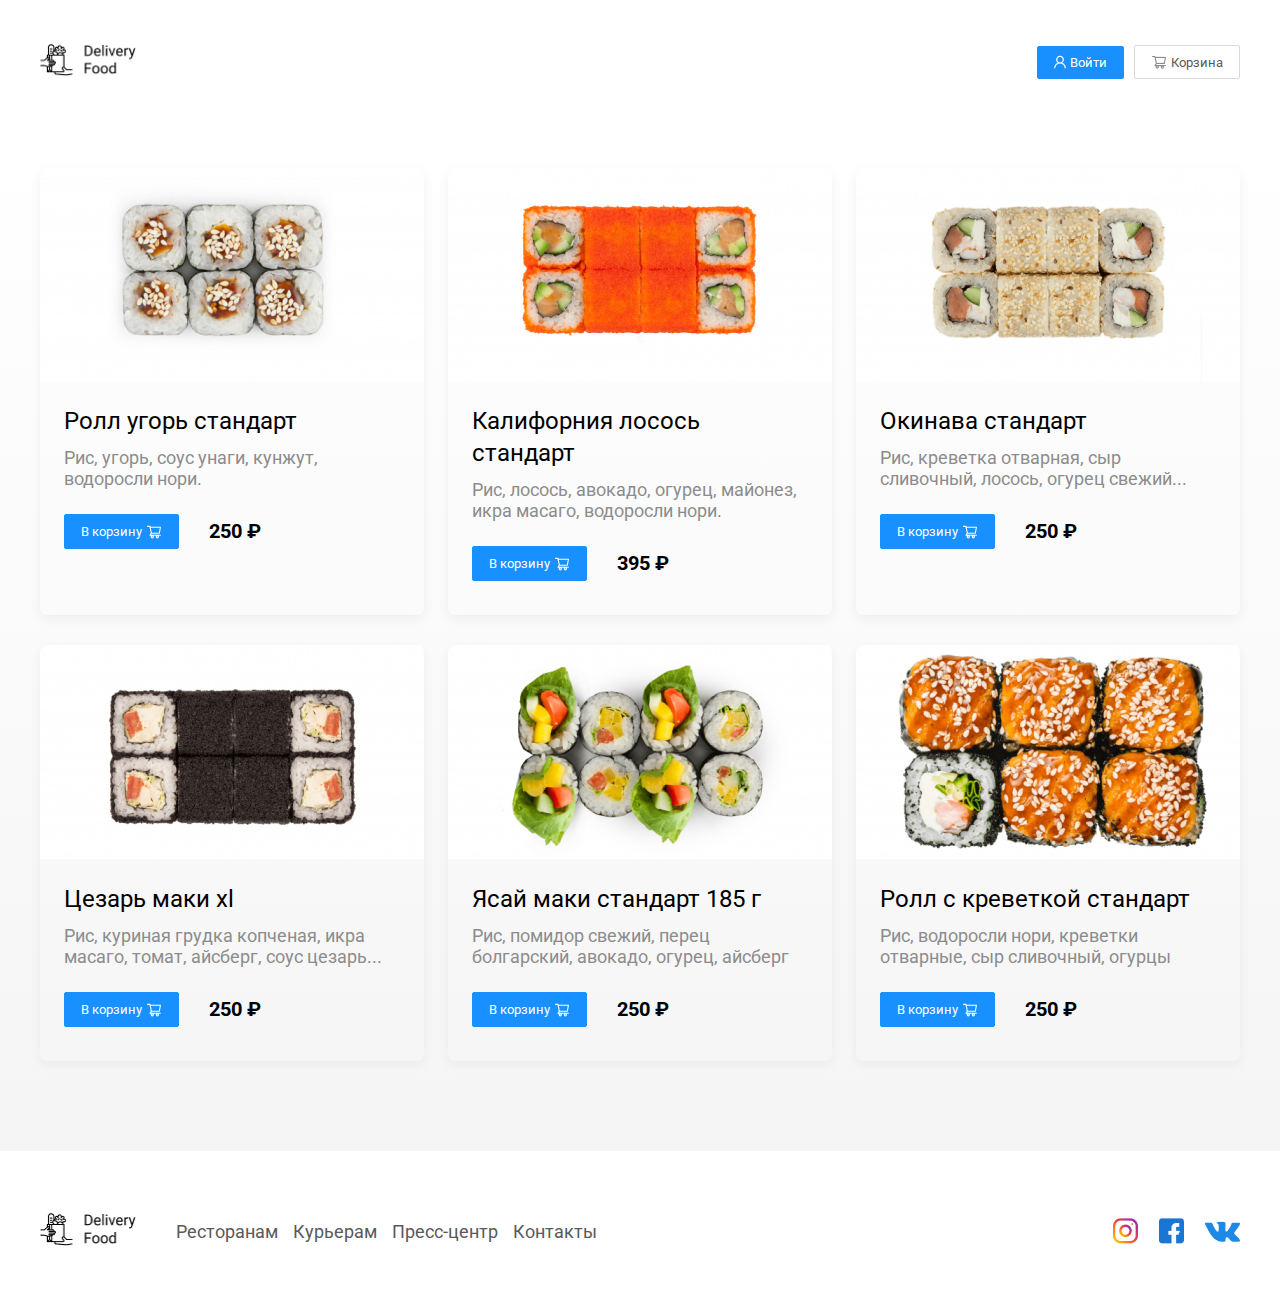
==== goods.html @ a7e0ac80 "created modal window" ====
<!DOCTYPE html>
<html lang="en">

<head>
  <meta charset="UTF-8">
  <meta name="viewport" content="width=device-width, initial-scale=1.0">
  <link rel="preconnect" href="https://fonts.googleapis.com">
  <link rel="preconnect" href="https://fonts.gstatic.com" crossorigin>
  <link href="https://fonts.googleapis.com/css2?family=Manrope:wght@400;500&family=Roboto:wght@400;700&display=swap"
    rel="stylesheet">
  <link rel="stylesheet" href="/style.css">
  <title>Document</title>
</head>

<body>
  <div class="page-wrapper">
    <header class="header">
      <div class="container">
        <div class="header-box">
          <a href="./index.html" class="header-logo logo">
            <img src="./img/logo.png" alt="logo">
          </a>
          <div class="header-controls">
            <button class="btn btn-primary">
              <img src="./img/icons/user.png" alt="user">
              Войти
            </button>
            <button class="btn btn-outline">
              <img src="./img/icons/shopping-cart.png" alt="cart">
              Корзина
            </button>
          </div>
        </div>
      </div>
    </header>

    <main class="main">
      <section class="products">
        <div class="container">
          <div class="product-wrapper">
            <div class="product-card">
              <div class="product-card__image">
                <img src="./img/goods/goods-1.jpg" alt="goods">
              </div>
              <div class="product-card__description">
                <div class="product-card__description-row">
                  <h5 class="product-card__description-name">Ролл угорь стандарт</h5>
                </div>
                <div class="product-card__description-row">
                  <p class="product-card__description-text">Рис, угорь, соус унаги, кунжут, водоросли нори.</p>
                </div>
                <div class="product-card__description-row">
                  <div class="product-card__description-controls description-controls">
                    <button class="btn btn-primary">
                      В корзину
                      <img src="./img/icons/shopping-cart-white.svg" alt="shopping-cart-white">
                    </button>
                    <span class="description-controls description-controls_price">250 ₽</span>
                  </div>
                </div>
              </div>
            </div>
            <div class="product-card">
              <div class="product-card__image">
                <img src="./img/goods/goods-2.jpg" alt="goods-2">
              </div>
              <div class="product-card__description">
                <div class="product-card__description-row">
                  <h5 class="product-card__description-name">Калифорния лосось стандарт</h5>
                </div>
                <div class="product-card__description-row">
                  <p class="product-card__description-text">Рис, лосось, авокадо, огурец, майонез, икра масаго,
                    водоросли нори.</p>
                </div>
                <div class="product-card__description-row">
                  <div class="product-card__description-controls description-controls">
                    <button class="btn btn-primary">
                      В корзину
                      <img src="./img/icons/shopping-cart-white.svg" alt="shopping-cart-white">
                    </button>
                    <span class="description-controls description-controls_price">395 ₽</span>
                  </div>
                </div>
              </div>
            </div>
            <div class="product-card">
              <div class="product-card__image">
                <img src="./img/goods/goods-3.jpg" alt="goods-3">
              </div>
              <div class="product-card__description">
                <div class="product-card__description-row">
                  <h5 class="product-card__description-name">Окинава стандарт</h5>
                </div>
                <div class="product-card__description-row">
                  <p class="product-card__description-text">Рис, креветка отварная, сыр сливочный, лосось, огурец
                    свежий...</p>
                </div>
                <div class="product-card__description-row">
                  <div class="product-card__description-controls description-controls">
                    <button class="btn btn-primary">
                      В корзину
                      <img src="./img/icons/shopping-cart-white.svg" alt="shopping-cart-white">
                    </button>
                    <span class="description-controls description-controls_price">250 ₽</span>
                  </div>
                </div>
              </div>
            </div>
            <div class="product-card">
              <div class="product-card__image">
                <img src="./img/goods/goods-4.jpg" alt="goods-4">
              </div>
              <div class="product-card__description">
                <div class="product-card__description-row">
                  <h5 class="product-card__description-name">Цезарь маки хl</h5>
                </div>
                <div class="product-card__description-row">
                  <p class="product-card__description-text">Рис, куриная грудка копченая, икра масаго, томат, айсберг,
                    соус цезарь...</p>
                </div>
                <div class="product-card__description-row">
                  <div class="product-card__description-controls description-controls">
                    <button class="btn btn-primary">
                      В корзину
                      <img src="./img/icons/shopping-cart-white.svg" alt="shopping-cart-white">
                    </button>
                    <span class="description-controls description-controls_price">250 ₽</span>
                  </div>
                </div>
              </div>
            </div>
            <div class="product-card">
              <div class="product-card__image">
                <img src="./img/goods/goods-5.jpg" alt="goods-5">
              </div>
              <div class="product-card__description">
                <div class="product-card__description-row">
                  <h5 class="product-card__description-name">Ясай маки стандарт 185 г</h5>
                </div>
                <div class="product-card__description-row">
                  <p class="product-card__description-text">Рис, помидор свежий, перец болгарский, авокадо, огурец,
                    айсберг</p>
                </div>
                <div class="product-card__description-row">
                  <div class="product-card__description-controls description-controls">
                    <button class="btn btn-primary">
                      В корзину
                      <img src="./img/icons/shopping-cart-white.svg" alt="shopping-cart-white">
                    </button>
                    <span class="description-controls description-controls_price">250 ₽</span>
                  </div>
                </div>
              </div>
            </div>
            <div class="product-card">
              <div class="product-card__image">
                <img src="./img/goods/goods-6.jpg" alt="goods-6">
              </div>
              <div class="product-card__description">
                <div class="product-card__description-row">
                  <h5 class="product-card__description-name">Ролл с креветкой стандарт</h5>
                </div>
                <div class="product-card__description-row">
                  <p class="product-card__description-text">Рис, водоросли нори, креветки отварные, сыр сливочный,
                    огурцы</p>
                </div>
                <div class="product-card__description-row">
                  <div class="product-card__description-controls description-controls">
                    <button class="btn btn-primary">
                      В корзину
                      <img src="./img/icons/shopping-cart-white.svg" alt="shopping-cart-white">
                    </button>
                    <span class="description-controls description-controls_price">250 ₽</span>
                  </div>
                </div>
              </div>
            </div>

          </div>
        </div>
      </section>
    </main>
    <div class="cart-model__overlay">
      <div class="cart-modal">
        <div class="cart-modal__header">
          <h2 class="cart-modal__title">Корзина</h2>
          <span class="cart-modal__close"><img src="./img/icons/close.svg" alt="close"></span>
        </div>
        <div class="cart-modal__body">
          <div class="cart-item">
            <p class="cart-item__title">
              Ролл угорь стандарт
            </p>
            <div class="cart-item__controls">
              <div class="cart-item__controls_price">250 ₽</div>
              <button class="btn btn-outline">
                -
              </button>
              <div class="cart-item__controls_count">1</div>
              <button class="btn btn-outline">
                +
              </button>
            </div>
          </div>
          <div class="cart-item">
            <p class="cart-item__title">
              Ролл угорь стандарт
            </p>
            <div class="cart-item__controls">
              <div class="cart-item__controls_price">250 ₽</div>
              <button class="btn btn-outline">
                -
              </button>
              <div class="cart-item__controls_count">1</div>
              <button class="btn btn-outline">
                +
              </button>
            </div>
          </div>
          <div class="cart-item">
            <p class="cart-item__title">
              Ролл угорь стандарт
            </p>
            <div class="cart-item__controls">
              <div class="cart-item__controls_price">250 ₽</div>
              <button class="btn btn-outline">
                -
              </button>
              <div class="cart-item__controls_count">1</div>
              <button class="btn btn-outline">
                +
              </button>
            </div>
          </div>
        </div>
        <div class="cart-modal__footer">
          <div class="cart-modal__price">
            1250 ₽
          </div>
          <div class="cart-modal__controls">
            <button class="btn btn-primary">
              Оформить заказ
            </button>
            <button class="btn btn-outline">
              отмена
            </button>
          </div>
        </div>
      </div>
    </div>
    <footer class="footer">
      <div class="container">
        <div class="footer-box">
          <a href="./index.html" class="header-logo logo">
            <img src="./img/logo.png" alt="logo">
          </a>
          <div class="footer-nav">
            <ul>
              <li>Ресторанам</li>
              <li>Курьерам</li>
              <li>Пресс-центр</li>
              <li>Контакты</li>
            </ul>
          </div>
          <div class="footer-social">
            <img src="./img/social/instagram.png" alt="Inst">
            <img src="./img/social/fb.png" alt="FB">
            <img src="./img/social/vk.png" alt="Vk">
          </div>
        </div>
      </div>
    </footer>
  </div>
</body>

</html>
---- style.css ----
* {
  box-sizing: border-box;
  font-family: Roboto;
  font-style: normal;
  line-height: normal;
  outline: none;
}

body {
  margin: 0;
  padding: 0;
}

main {
  flex-grow: 1;
  background: linear-gradient(
    180deg,
    rgba(245, 245, 245, 0) 1.04%,
    #f5f5f5 100%
  );
}

.page-wrapper {
  display: flex;
  flex-direction: column;
  min-height: 100vh;
}

.container {
  width: 100%;
  height: 100%;
  max-width: 1230px;
  margin: 0 auto;
  padding: 0 15px;
}

.btn {
  display: flex;
  padding: 8px 16px;
  align-items: center;
  gap: 4px;
  cursor: pointer;
}

.btn-primary {
  border-radius: 2px;
  background: #1890ff;
  border: 1px solid #1890ff;
  color: #fff;
}

.btn-outline {
  border-radius: 2px;
  border: 1px solid #d9d9d9;
  background: #fff;
  box-shadow: 0px 0px 2px 0px rgba(0, 0, 0, 0);
  color: #595959;
}

.logo {
  max-width: 100px;
}

.logo img {
  width: 100%;
}

.header {
  display: flex;
  align-items: center;
  min-height: 124px;
}

.header-box {
  height: 100%;
  display: flex;
  align-items: center;
  justify-content: space-between;
}

.header-controls {
  display: flex;
  align-items: center;
  justify-content: flex-end;
  gap: 10px;
}

.footer {
  display: flex;
  align-items: center;
  min-height: 156px;
  padding: 60px 0;
}

.footer-box {
  height: 100%;
  display: flex;
  align-items: center;
  justify-content: space-between;
  gap: 36px;
  flex-wrap: wrap;
}

.footer-nav {
  flex-grow: 1;
}

.footer-nav ul {
  display: flex;
  align-items: center;
  list-style: none;
  padding: 0;
  margin: 0;
  gap: 15px;
  flex-wrap: wrap;
}

.footer-nav ul li {
  color: #595959;
  font-size: 18px;
  font-weight: 400;
}

.footer-social {
  display: flex;
  align-items: center;
  justify-content: flex-end;
  gap: 20px;
}

.banner {
  margin-bottom: 56px;
}

.banner-item {
  background-image: url(./img/banners/banner.png);
  background-repeat: no-repeat;
  background-size: contain;
  background-position: center right;
  padding: 68px;
  border-radius: 10px;
  background-color: #fff1b8;
}

.banner-item__title {
  color: #302c34;
  font-size: 39px;
  font-weight: 700;
  max-width: 50%;
  margin-top: 0;
  margin-bottom: 15px;
}

.banner-item__subtitle {
  color: #302c34;
  font-size: 24px;
  font-weight: 400;
  max-width: 50%;
  margin: 0;
}

/* .products {
} */

.products-header {
  display: flex;
  align-items: center;
  justify-content: space-between;
  flex-wrap: wrap;
  gap: 24px;
}

.products-header__title {
  color: #000;
  font-size: 36px;
  font-weight: 700;
  margin: 0;
}

.products-header__search {
  min-width: 306px;
  height: 34px;
  flex-shrink: 0;
  border-radius: 2px;
  border: 1px solid #d9d9d9;
  background: #fff;
  padding: 5px 12px;
}

.products-header__search:focus {
  border: 1px solid #d9d9d9;
}

.products-header__search::placeholder {
  color: #bfbfbf;
  font-size: 16px;
  font-weight: 400;
  line-height: 24px;
}

.product-wrapper {
  margin-top: 44px;
  margin-bottom: 90px;
  display: flex;
  flex-wrap: wrap;
  row-gap: 30px;
  column-gap: 24px;
}

.product-card {
  width: calc((100% - 48px) / 3);
  border-radius: 7px;
  background: var(__gray__-gray-1, #fff);
  box-shadow: 0 4px 12px 0 rgba(0, 0, 0, 0.05);
  overflow: hidden;
  text-decoration: none;
}

.product-card__description {
  padding: 20px 24px 34px 24px;
}

.product-card__description-row {
  display: flex;
  align-items: center;
  justify-content: space-between;
}

.product-card__description-row:not(:last-child) {
  margin-bottom: 10px;
}

.product-card__description-info_raiting {
  color: #ffc107;
  font-weight: 700;
  font-size: 18px;
  line-height: 32px;
}

.product-card__description-info_price {
  font-weight: 400;
  font-size: 18px;
  line-height: 32px;
  color: #8c8c8c;
}

.product-card__description-info_group {
  font-weight: 400;
  font-size: 18px;
  line-height: 32px;
  color: #8c8c8c;
  position: relative;
}

.product-card__description-info_group::before {
  position: absolute;
  content: "";
  display: block;
  background-color: #8c8c8c;
  width: 5px;
  height: 5px;
  border-radius: 50%;
  left: -10px;
}

.product-card__title {
  color: #000000;
  font-weight: 700;
  font-size: 24px;
  line-height: 32px;
  margin: 0;
}

.product-card__badge {
  border-radius: 2px;
  padding: 1px 8px;
  background-color: #000000;
  width: 56px;
  height: 22px;
  font-weight: 400;
  font-size: 12px;
  line-height: 20px;
  color: #fff;
}

.product-card__description-info {
  display: flex;
  align-items: center;
  justify-content: flex-start;
  flex-wrap: wrap;
  row-gap: 25px;
  column-gap: 25px;
}

.product-card__image {
  width: 100%;
}

.product-card__image img {
  width: 100%;
}

.product-card__description-name {
  margin: 0;
  color: #000;
  font-size: 24px;
  font-weight: 400;
  line-height: 32px;
}

.product-card__description-text {
  margin: 0px 0px 15px 0px;
  color: #8c8c8c;
  font-size: 18px;
  font-weight: 400;
}

.product-card__description-controls {
  display: flex;
  align-items: center;
  justify-content: flex-start;
  flex-wrap: wrap;
  row-gap: 500px;
  column-gap: 30px;
}

.description-controls_price {
  font-size: 20px;
  font-weight: 700;
  line-height: 32px;
  color: #000;
}

.cart-model__overlay {
  display: none;
  justify-content: center;
  align-items: center;
  position: fixed;
  top: 0;
  right: 0;
  bottom: 0;
  left: 0;
  background: rgba(0, 0, 0, 0.4);
}

.cart-model__overlay.open {
  display: flex;
}

.cart-modal {
  width: 100%;
  max-width: 780px;
  padding: 40px 45px;
  background-color: #fff;
  border-radius: 5px;
}

.cart-modal__header {
  display: flex;
  align-items: center;
  justify-content: space-between;
  margin-bottom: 48px;
}

.cart-modal__title {
  color: #000;
  font-size: 36px;
  font-weight: 700;
  margin: 0;
}

.cart-modal__close {
  cursor: pointer;
}

.cart-modal__footer {
  display: flex;
  align-items: center;
  justify-content: space-between;
  flex-wrap: wrap;
  gap: 10px;
  margin-top: 50px;
}

.cart-modal__price {
  border-radius: 5px;
  background: #262626;
  color: #fafafa;
  font-size: 20px;
  font-weight: 700;
  padding: 15px 20px;
}

.cart-modal__controls {
  display: flex;
  align-items: center;
  gap: 10px;
}

.cart-item {
  display: flex;
  align-items: center;
  justify-content: space-between;
  flex-wrap: wrap;
  gap: 10px;
}

.cart-item:not(:last-child) {
  padding-bottom: 10px;
  margin-bottom: 10px;
  border-bottom: 1px solid #d9d9d9;
}

.cart-item__title {
  color: #000;
  font-size: 18px;
  font-weight: 400;
  line-height: 32px;
  margin: 0;
}

.cart-item__controls {
  display: flex;
  align-items: center;
}

.cart-item__controls_price {
  margin-right: 47px;
  color: #000;
  font-size: 20px;
  font-weight: 700;
  line-height: 32px;
}

.cart-item__controls button {
  border: 1px solid #40a9ff;
  color: #40a9ff;
  border-radius: 2px;
  padding: 5px 16px;
}

.cart-item__controls_count {
  margin: 0 15px;
}

@media (max-width: 991px) {
  .banner-item {
    background-image: none;
  }

  .banner-item__title {
    width: 100%;
  }
  .banner-item__subtitle {
    width: 100%;
  }
  .product-card {
    width: calc((100% - 24px) / 2);
  }
}

@media (max-width: 768px) {
  .product-card {
    width: 100%;
  }
}
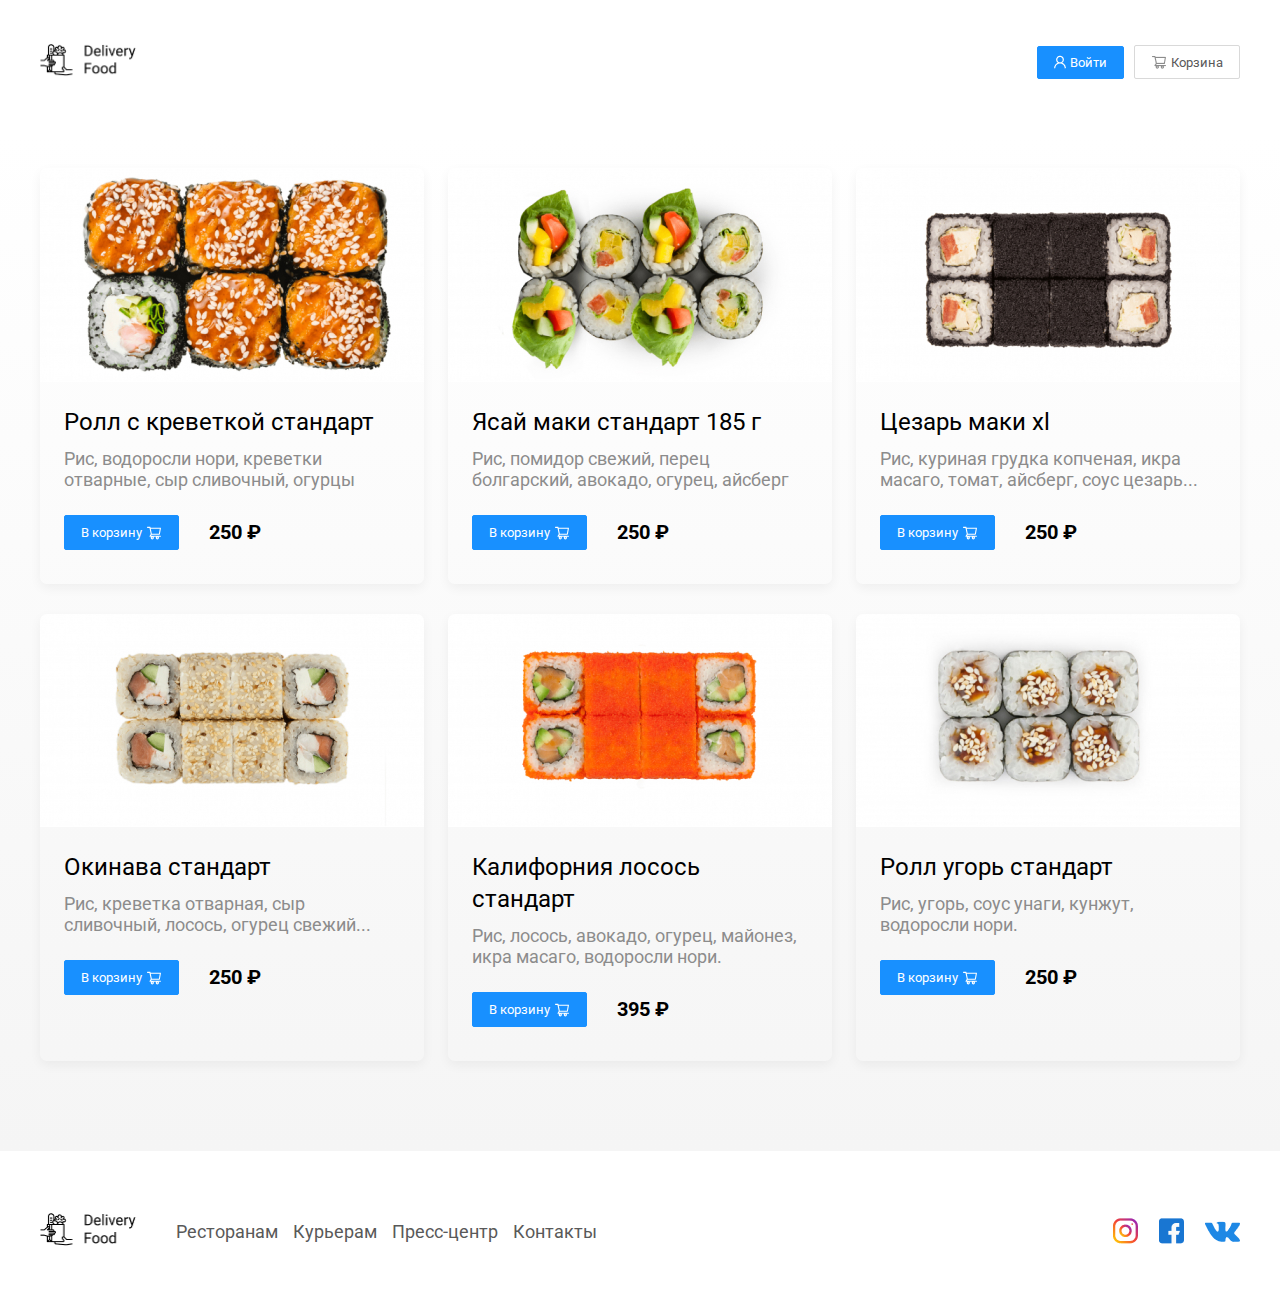
==== commit c15f8c27: "added dynamic output from an array with objects" ====
--- a/goods.html
+++ b/goods.html
@@ -9,6 +9,7 @@
   <link href="https://fonts.googleapis.com/css2?family=Manrope:wght@400;500&family=Roboto:wght@400;700&display=swap"
     rel="stylesheet">
   <link rel="stylesheet" href="/style.css">
+  <script src="./js/script.js" defer></script>
   <title>Document</title>
 </head>
 
@@ -25,7 +26,7 @@
               <img src="./img/icons/user.png" alt="user">
               Войти
             </button>
-            <button class="btn btn-outline">
+            <button class="btn btn-outline" id="busket">
               <img src="./img/icons/shopping-cart.png" alt="cart">
               Корзина
             </button>
@@ -37,145 +38,7 @@
     <main class="main">
       <section class="products">
         <div class="container">
-          <div class="product-wrapper">
-            <div class="product-card">
-              <div class="product-card__image">
-                <img src="./img/goods/goods-1.jpg" alt="goods">
-              </div>
-              <div class="product-card__description">
-                <div class="product-card__description-row">
-                  <h5 class="product-card__description-name">Ролл угорь стандарт</h5>
-                </div>
-                <div class="product-card__description-row">
-                  <p class="product-card__description-text">Рис, угорь, соус унаги, кунжут, водоросли нори.</p>
-                </div>
-                <div class="product-card__description-row">
-                  <div class="product-card__description-controls description-controls">
-                    <button class="btn btn-primary">
-                      В корзину
-                      <img src="./img/icons/shopping-cart-white.svg" alt="shopping-cart-white">
-                    </button>
-                    <span class="description-controls description-controls_price">250 ₽</span>
-                  </div>
-                </div>
-              </div>
-            </div>
-            <div class="product-card">
-              <div class="product-card__image">
-                <img src="./img/goods/goods-2.jpg" alt="goods-2">
-              </div>
-              <div class="product-card__description">
-                <div class="product-card__description-row">
-                  <h5 class="product-card__description-name">Калифорния лосось стандарт</h5>
-                </div>
-                <div class="product-card__description-row">
-                  <p class="product-card__description-text">Рис, лосось, авокадо, огурец, майонез, икра масаго,
-                    водоросли нори.</p>
-                </div>
-                <div class="product-card__description-row">
-                  <div class="product-card__description-controls description-controls">
-                    <button class="btn btn-primary">
-                      В корзину
-                      <img src="./img/icons/shopping-cart-white.svg" alt="shopping-cart-white">
-                    </button>
-                    <span class="description-controls description-controls_price">395 ₽</span>
-                  </div>
-                </div>
-              </div>
-            </div>
-            <div class="product-card">
-              <div class="product-card__image">
-                <img src="./img/goods/goods-3.jpg" alt="goods-3">
-              </div>
-              <div class="product-card__description">
-                <div class="product-card__description-row">
-                  <h5 class="product-card__description-name">Окинава стандарт</h5>
-                </div>
-                <div class="product-card__description-row">
-                  <p class="product-card__description-text">Рис, креветка отварная, сыр сливочный, лосось, огурец
-                    свежий...</p>
-                </div>
-                <div class="product-card__description-row">
-                  <div class="product-card__description-controls description-controls">
-                    <button class="btn btn-primary">
-                      В корзину
-                      <img src="./img/icons/shopping-cart-white.svg" alt="shopping-cart-white">
-                    </button>
-                    <span class="description-controls description-controls_price">250 ₽</span>
-                  </div>
-                </div>
-              </div>
-            </div>
-            <div class="product-card">
-              <div class="product-card__image">
-                <img src="./img/goods/goods-4.jpg" alt="goods-4">
-              </div>
-              <div class="product-card__description">
-                <div class="product-card__description-row">
-                  <h5 class="product-card__description-name">Цезарь маки хl</h5>
-                </div>
-                <div class="product-card__description-row">
-                  <p class="product-card__description-text">Рис, куриная грудка копченая, икра масаго, томат, айсберг,
-                    соус цезарь...</p>
-                </div>
-                <div class="product-card__description-row">
-                  <div class="product-card__description-controls description-controls">
-                    <button class="btn btn-primary">
-                      В корзину
-                      <img src="./img/icons/shopping-cart-white.svg" alt="shopping-cart-white">
-                    </button>
-                    <span class="description-controls description-controls_price">250 ₽</span>
-                  </div>
-                </div>
-              </div>
-            </div>
-            <div class="product-card">
-              <div class="product-card__image">
-                <img src="./img/goods/goods-5.jpg" alt="goods-5">
-              </div>
-              <div class="product-card__description">
-                <div class="product-card__description-row">
-                  <h5 class="product-card__description-name">Ясай маки стандарт 185 г</h5>
-                </div>
-                <div class="product-card__description-row">
-                  <p class="product-card__description-text">Рис, помидор свежий, перец болгарский, авокадо, огурец,
-                    айсберг</p>
-                </div>
-                <div class="product-card__description-row">
-                  <div class="product-card__description-controls description-controls">
-                    <button class="btn btn-primary">
-                      В корзину
-                      <img src="./img/icons/shopping-cart-white.svg" alt="shopping-cart-white">
-                    </button>
-                    <span class="description-controls description-controls_price">250 ₽</span>
-                  </div>
-                </div>
-              </div>
-            </div>
-            <div class="product-card">
-              <div class="product-card__image">
-                <img src="./img/goods/goods-6.jpg" alt="goods-6">
-              </div>
-              <div class="product-card__description">
-                <div class="product-card__description-row">
-                  <h5 class="product-card__description-name">Ролл с креветкой стандарт</h5>
-                </div>
-                <div class="product-card__description-row">
-                  <p class="product-card__description-text">Рис, водоросли нори, креветки отварные, сыр сливочный,
-                    огурцы</p>
-                </div>
-                <div class="product-card__description-row">
-                  <div class="product-card__description-controls description-controls">
-                    <button class="btn btn-primary">
-                      В корзину
-                      <img src="./img/icons/shopping-cart-white.svg" alt="shopping-cart-white">
-                    </button>
-                    <span class="description-controls description-controls_price">250 ₽</span>
-                  </div>
-                </div>
-              </div>
-            </div>
-
+          <div class="product-wrapper" id="container-goods">
           </div>
         </div>
       </section>
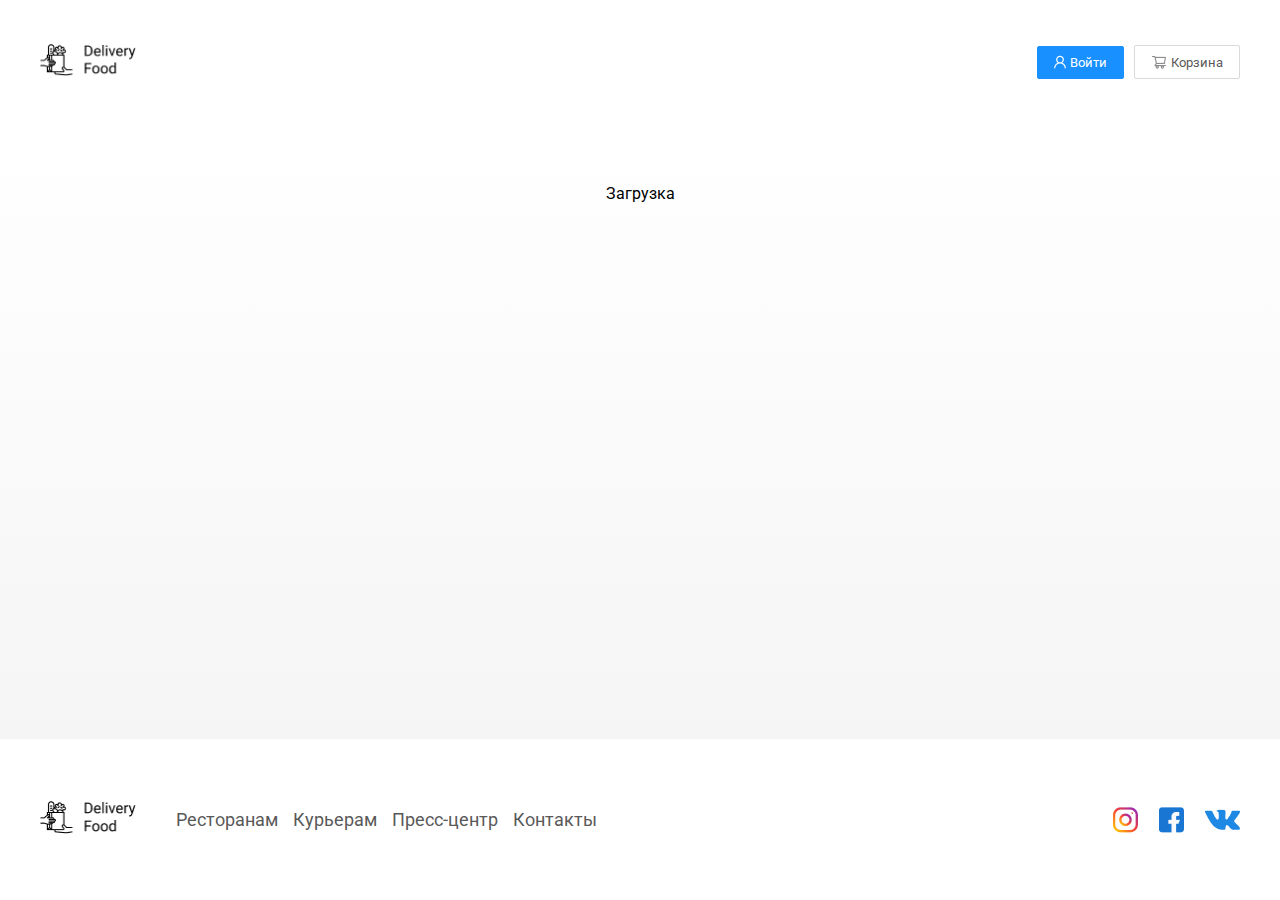
==== commit ede84e60: "changed ways to the styles" ====
--- a/goods.html
+++ b/goods.html
@@ -8,7 +8,7 @@
   <link rel="preconnect" href="https://fonts.gstatic.com" crossorigin>
   <link href="https://fonts.googleapis.com/css2?family=Manrope:wght@400;500&family=Roboto:wght@400;700&display=swap"
     rel="stylesheet">
-  <link rel="stylesheet" href="/style.css">
+  <link rel="stylesheet" href="style.css">
   <script src="./js/script.js" defer></script>
   <title>Document</title>
 </head>
